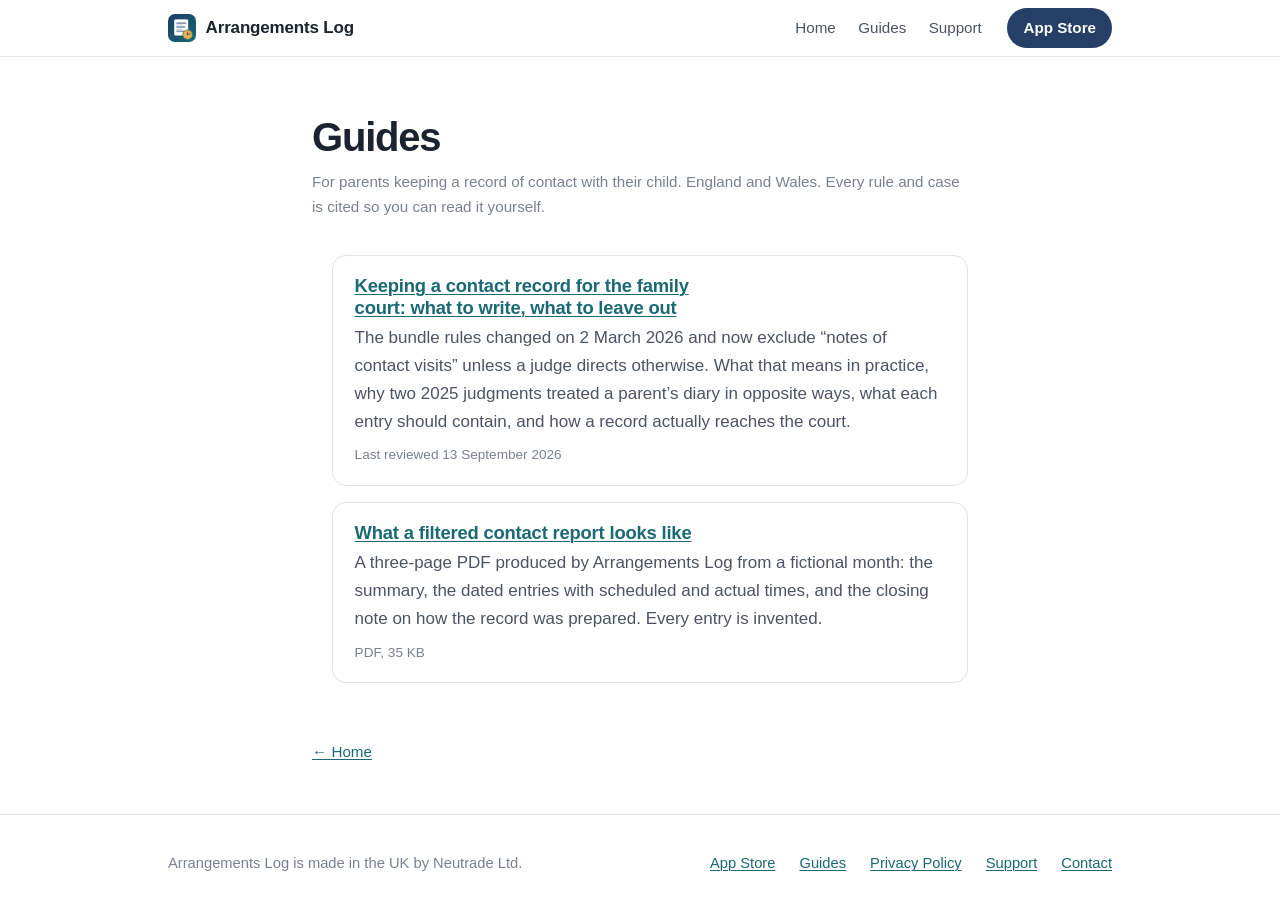
==== guides/index.html @ 5a8cb5eb "Guides: add the section and the contact-record guide A new /guides/ section, starting with the refer" ====
<!doctype html>
<html lang="en-GB">
<head>
<meta charset="utf-8">
<meta name="viewport" content="width=device-width, initial-scale=1">
<title>Guides — Arrangements Log</title>
<meta name="description" content="Plain-English guides for parents keeping a record of contact with their child in England and Wales, citing the rules and the cases so you can check them.">
<link rel="canonical" href="https://childarrangements.com/guides/">
<link rel="stylesheet" href="../style.css">
<link rel="apple-touch-icon" href="../assets/icon-180.png">
<link rel="icon" href="../assets/icon-64.png" type="image/png">
<meta property="og:type" content="website">
<meta property="og:site_name" content="Arrangements Log">
<meta property="og:title" content="Guides — Arrangements Log">
<meta property="og:description" content="Plain-English guides for parents keeping a record of contact with their child in England and Wales.">
<meta property="og:url" content="https://childarrangements.com/guides/">
<meta property="og:image" content="https://childarrangements.com/assets/icon-512.png">
<meta property="og:locale" content="en_GB">
<meta name="twitter:card" content="summary">
</head>
<body>

<a class="skip" href="#main">Skip to content</a>

<header class="site-head">
  <div class="wrap">
    <a class="brand" href="../index.html">
      <img src="../assets/icon-64.png" alt="" width="28" height="28">
      Arrangements Log
    </a>
    <nav class="site-nav" aria-label="Primary">
      <a class="hide-sm" href="../index.html">Home</a>
      <a class="hide-sm" href="index.html">Guides</a>
      <a class="hide-sm" href="../support.html">Support</a>
      <a class="btn btn-sm" href="https://apps.apple.com/gb/app/arrangements-log/id6794839974">App&nbsp;Store</a>
    </nav>
  </div>
</header>

<main id="main" class="doc">
  <h1>Guides</h1>
  <p class="sub">For parents keeping a record of contact with their child. England and Wales. Every rule and case is cited so you can read it yourself.</p>

  <ul class="guide-list">
    <li>
      <h2><a href="keeping-a-contact-record.html">Keeping a contact record for the family court: what to write, what to leave out</a></h2>
      <p>The bundle rules changed on 2 March 2026 and now exclude &ldquo;notes of contact visits&rdquo; unless a judge directs otherwise. What that means in practice, why two 2025 judgments treated a parent&rsquo;s diary in opposite ways, what each entry should contain, and how a record actually reaches the court.</p>
      <p class="when">Last reviewed 13 September 2026</p>
    </li>
    <li>
      <h2><a href="arrangements-log-sample-report.pdf">What a filtered contact report looks like</a></h2>
      <p>A three-page PDF produced by Arrangements Log from a fictional month: the summary, the dated entries with scheduled and actual times, and the closing note on how the record was prepared. Every entry is invented.</p>
      <p class="when">PDF, 35 KB</p>
    </li>
  </ul>

  <a class="back" href="../index.html">&larr; Home</a>
</main>

<footer class="site-foot">
  <div class="wrap">
    <span>Arrangements Log is made in the UK by Neutrade Ltd.</span>
    <nav aria-label="Footer">
      <a href="https://apps.apple.com/gb/app/arrangements-log/id6794839974">App Store</a>
      <a href="index.html">Guides</a>
      <a href="../privacy.html">Privacy Policy</a>
      <a href="../support.html">Support</a>
      <a href="mailto:md@neutrade.co.uk">Contact</a>
    </nav>
  </div>
</footer>

</body>
</html>
---- style.css ----
/* Arrangements Log — promotional site
   Palette taken from the app icon: navy #263f66, teal #1a6974, amber #f0ad4e.
   System fonts only, no third-party requests: the site should not leak a
   visitor's IP to anyone while the page claims the app shares nothing. */

:root {
  --ink:        #1b2330;
  --ink-soft:   #4a5464;
  --ink-faint:  #78828f;
  --bg:         #ffffff;
  --bg-soft:    #f5f6f8;
  --bg-sink:    #eceef2;
  --line:       #dfe3e9;
  --navy:       #263f66;
  --teal:       #1a6974;
  --amber:      #c07d14;
  --amber-warm: #f0ad4e;
  --link:       #1a6974;
  --shot-frame: #d7dbe2;
  /* the privacy band and trust strip take a pale teal from the icon; type
     stays dark on it */
  --band:       #dcebec;
  --band-ink:   #16343c;
  --band-soft:  #2f5560;
  --band-rule:  rgba(26,105,116,.28);
  --strip-bg:   #e9f2f3;
  --panel-lift: 0 -1px 0 var(--line), 0 -30px 60px -34px rgba(20,30,50,.45);
  --sink-veil:  20,30,50;
  --radius:     14px;
  --measure:    34rem;
  color-scheme: light dark;
}

@media (prefers-color-scheme: dark) {
  :root {
    --ink:        #eef1f5;
    --ink-soft:   #b3bcc8;
    --ink-faint:  #8b95a3;
    --bg:         #14181f;
    --bg-soft:    #1b212a;
    --bg-sink:    #212836;
    --line:       #2c3543;
    --navy:       #7f9ccd;
    --teal:       #5fc3ce;
    --amber:      #f0ad4e;
    --link:       #5fc3ce;
    --shot-frame: #2c3543;
    --band:       #14262b;
    --band-ink:   #eef1f5;
    --band-soft:  rgba(238,241,245,.78);
    --band-rule:  rgba(95,195,206,.3);
    --strip-bg:   #16232a;
    --panel-lift: 0 -1px 0 var(--line), 0 -30px 60px -30px rgba(0,0,0,.8);
    --sink-veil:  0,0,0;
  }
}

* { box-sizing: border-box; }

/* scroll-padding keeps #privacy / #faq clear of the sticky header when the
   in-page nav jumps to them */
html { -webkit-text-size-adjust: 100%; scroll-behavior: smooth; scroll-padding-top: 4.5rem; }
@media (prefers-reduced-motion: reduce) { html { scroll-behavior: auto; } }

body {
  margin: 0;
  font: 17px/1.65 -apple-system, BlinkMacSystemFont, "Segoe UI", Roboto,
        "Helvetica Neue", Arial, sans-serif;
  color: var(--ink);
  background: var(--bg);
  -webkit-font-smoothing: antialiased;
}

a { color: var(--link); text-decoration-thickness: 1px; text-underline-offset: 2px; }
a:hover { text-decoration-thickness: 2px; }

img { max-width: 100%; height: auto; display: block; }

h1, h2, h3 { line-height: 1.2; letter-spacing: -0.015em; margin: 0; }
p { margin: 0 0 1em; }
p:last-child { margin-bottom: 0; }

.wrap { max-width: 62rem; margin: 0 auto; padding: 0 1.5rem; }
.measure { max-width: var(--measure); }

/* ---------- skip link ---------- */

.skip {
  position: absolute; left: -9999px; top: 0;
  background: var(--bg); color: var(--ink);
  padding: .6rem 1rem; z-index: 10; border-radius: 0 0 8px 0;
}
.skip:focus { left: 0; }

/* ---------- header ---------- */

.site-head {
  position: sticky; top: 0; z-index: 5;
  background: color-mix(in srgb, var(--bg) 88%, transparent);
  backdrop-filter: saturate(180%) blur(14px);
  -webkit-backdrop-filter: saturate(180%) blur(14px);
  border-bottom: 1px solid var(--line);
}
.site-head .wrap {
  display: flex; align-items: center; gap: 1rem;
  min-height: 3.5rem;
}
.brand {
  display: flex; align-items: center; gap: .6rem;
  font-weight: 600; color: var(--ink); text-decoration: none;
  letter-spacing: -0.01em;
}
.brand img { width: 28px; height: 28px; border-radius: 7px; }
.site-nav { margin-left: auto; display: flex; align-items: center; gap: 1.4rem; }
.site-nav a { color: var(--ink-soft); text-decoration: none; font-size: .95rem; }
.site-nav a:hover { color: var(--ink); }
/* the nav's App Store pill is a .btn — keep its own white-on-navy, which the
   .site-nav a rule above would otherwise outrank on specificity */
.site-nav a.btn, .site-nav a.btn:hover { color: #fff; }
@media (prefers-color-scheme: dark) {
  .site-nav a.btn, .site-nav a.btn:hover { color: #0d1117; }
}
.site-nav .btn-sm { margin-left: .2rem; }
@media (max-width: 640px) {
  .site-nav a.hide-sm { display: none; }
}

/* ---------- buttons ---------- */

.btn {
  display: inline-flex; align-items: center; gap: .55rem;
  background: var(--navy); color: #fff;
  padding: .8rem 1.4rem; border-radius: 999px;
  font-weight: 600; font-size: 1.02rem; text-decoration: none;
  transition: transform .12s ease, filter .12s ease;
}
.btn:hover { filter: brightness(1.12); transform: translateY(-1px); text-decoration: none; }
.btn .arrow { font-size: 1.1em; line-height: 1; }
.btn-sm { padding: .45rem 1rem; font-size: .92rem; }
@media (prefers-color-scheme: dark) {
  .btn { background: var(--teal); color: #0d1117; }
}

/* ---------- hero ---------- */

.hero { padding: 4.5rem 0 3rem; overflow: hidden; }
.hero-grid {
  display: grid; gap: 3rem;
  grid-template-columns: minmax(0, 1.1fr) minmax(0, .9fr);
  align-items: start;
}
.hero-copy { padding-top: 1.75rem; }
.hero h1 {
  font-size: clamp(2.1rem, 5.2vw, 3.15rem);
  letter-spacing: -0.03em;
  margin-bottom: 1rem;
  text-wrap: balance;
}
.hero .lede {
  font-size: 1.16rem; color: var(--ink-soft); max-width: 32rem;
  margin-bottom: 1.8rem;
}
.cta-row { display: flex; flex-wrap: wrap; align-items: center; gap: 1rem 1.4rem; }
.cta-note { font-size: .92rem; color: var(--ink-faint); }
/* the hero's button stands alone with one line of facts under it */
.hero-cta { flex-direction: column; align-items: flex-start; gap: .9rem; }
.facts {
  display: flex; flex-wrap: wrap; align-items: center; gap: .3rem .6rem;
  font-size: .92rem; line-height: 1.5; color: var(--ink-faint);
}
.facts b { color: var(--ink-soft); font-weight: 600; }
/* the screenshot is the proof of the product: bigger, and it runs off the
   bottom of the hero so the trust strip lays over it */
.hero-shot { justify-self: center; max-width: 360px; width: 100%; margin-bottom: -11rem; will-change: transform; }
@media (max-width: 800px) {
  .hero { padding: 2.75rem 0 2.5rem; }
  .hero-grid { grid-template-columns: 1fr; gap: 2.25rem; }
  .hero-copy { padding-top: 0; }
  /* the deep bleed under the strip only works with the height a desktop
     hero has to spare; on a phone screen it hid the app, so it only
     peeks out here, just enough for the stacking shadow to register */
  .hero-shot { max-width: 280px; margin-bottom: -2rem; }
}
/* on phones the hero reads better centred, button and note included */
@media (max-width: 640px) {
  .hero-copy { text-align: center; }
  .hero .lede { margin-left: auto; margin-right: auto; }
  .cta-row { justify-content: center; text-align: center; }
  .cta-note { width: 100%; }
  .hero-cta { align-items: center; }
  .facts { justify-content: center; }
}

/* phone frame */
.phone {
  border-radius: 30px;
  border: 1px solid var(--shot-frame);
  overflow: hidden;
  box-shadow: 0 1px 2px rgba(20,30,50,.06), 0 18px 44px -14px rgba(20,30,50,.28);
  background: var(--bg-soft);
}
@media (prefers-color-scheme: dark) {
  .phone { box-shadow: 0 18px 44px -18px rgba(0,0,0,.7); }
}
.phone.sm { border-radius: 22px; }

/* ---------- trust strip ---------- */

.strip {
  background: var(--strip-bg);
  padding: 1.15rem 0;
}
.strip ul {
  list-style: none; margin: 0; padding: 0;
  display: flex; flex-wrap: wrap; justify-content: center;
  gap: .5rem 2rem;
  font-size: .93rem; color: var(--ink-soft);
}
.strip li { display: flex; align-items: center; gap: .5rem; }
.strip svg { flex: none; color: var(--teal); }

/* ---------- generic section ---------- */

section { padding: 4.5rem 0; }
@media (max-width: 800px) { section { padding: 3.25rem 0; } }

.eyebrow {
  font-size: .8rem; font-weight: 650; letter-spacing: .09em;
  text-transform: uppercase; color: var(--teal); margin: 0 0 .7rem;
}
h2 { font-size: clamp(1.55rem, 3.4vw, 2.05rem); margin-bottom: .85rem; text-wrap: balance; }
h3 { font-size: 1.06rem; margin-bottom: .3rem; }
.section-intro { color: var(--ink-soft); font-size: 1.06rem; }

/* the four feature blocks scroll past one pinned phone, whose screen
   follows whichever block is being read */
.section-lead { margin-bottom: 2.5rem; }
.stage-wrap { display: grid; grid-template-columns: minmax(0, 1fr) 290px; gap: 4rem; align-items: start; }
.rail { min-width: 0; }
.step { min-height: 78vh; display: flex; flex-direction: column; justify-content: center; padding: 2rem 0; }
.step:first-child { padding-top: 0; min-height: 70vh; }
.stage { position: sticky; top: 5.5rem; }
.screens {
  position: relative; aspect-ratio: 660 / 1434; border-radius: 30px; overflow: hidden;
  border: 1px solid var(--shot-frame); background: var(--bg-soft);
  box-shadow: 0 1px 2px rgba(20,30,50,.06), 0 18px 44px -14px rgba(20,30,50,.28);
}
.screens img { position: absolute; inset: 0; width: 100%; height: 100%; object-fit: cover; }
/* without JavaScript every screen stays visible (stacked, first on top);
   with it, only the active one shows */
html.js .screens img { opacity: 0; transition: opacity .5s ease; }
html.js .screens img.is-on { opacity: 1; }
@media (prefers-reduced-motion: reduce) { html.js .screens img { transition: none; } }
.stage-caption { margin-top: .85rem; text-align: center; font-size: .88rem; color: var(--ink-faint); }
.stage-caption b { color: var(--ink-soft); font-weight: 600; }
.stage-dots { display: flex; justify-content: center; gap: .4rem; margin-top: .7rem; }
.stage-dots i { width: 6px; height: 6px; border-radius: 50%; background: var(--line); transition: background .3s ease; }
.stage-dots i.is-on { background: var(--teal); }
/* on mobile there is no room for a phone that pins beside the text, so
   each step gets its own small screenshot instead of one shared image */
.step-shot { display: none; }
@media (max-width: 800px) {
  .section-lead { margin-bottom: 1.5rem; }
  .stage-wrap { grid-template-columns: 1fr; gap: 1.5rem; }
  .stage { display: none; }
  /* a zoomed-in crop of the screen's top, not the full screenshot shrunk
     down — legible at phone width, faded out at the bottom instead of a
     hard cut since it isn't the whole screen */
  .step-shot {
    display: block; width: 78%; max-width: 260px; margin: 0 auto 1.1rem;
    aspect-ratio: 660 / 950; border-radius: 20px 20px 0 0; overflow: hidden;
    border: 1px solid var(--shot-frame); border-bottom: none;
    background: var(--bg-soft);
    box-shadow: 0 1px 2px rgba(20,30,50,.06), 0 12px 28px -12px rgba(20,30,50,.28);
    -webkit-mask-image: linear-gradient(to bottom, #000 82%, transparent 100%);
    mask-image: linear-gradient(to bottom, #000 82%, transparent 100%);
  }
  .step-shot img { width: 100%; height: 100%; object-fit: cover; object-position: top; display: block; }
  .step { min-height: auto; padding: 1.75rem 0; }
  .step:first-child { min-height: auto; }
}

/* tick list */
.ticks { list-style: none; margin: 1.2rem 0 0; padding: 0; }
.ticks li {
  position: relative; padding-left: 1.6rem; margin-bottom: .55rem;
  color: var(--ink-soft);
}
.ticks li::before {
  content: ""; position: absolute; left: 0; top: .62em;
  width: .5rem; height: .5rem; border-radius: 50%;
  background: var(--teal);
}
.ticks strong { color: var(--ink); font-weight: 600; }

/* real strings the app produces, set as typography: label, sentence, rule */
.finding-label {
  font-size: .8rem; font-weight: 650; letter-spacing: .09em; text-transform: uppercase;
  color: var(--amber); margin: 1.4rem 0 .6rem;
}
.finding {
  font-size: 1.15rem; line-height: 1.45; letter-spacing: -.01em; color: var(--ink);
  margin: 0 0 .8rem; text-wrap: pretty;
}
.finding-foot {
  border-top: 1px solid var(--line); padding-top: .6rem; margin: 0 0 1.2rem;
  font-size: .85rem; color: var(--ink-faint);
}

/* ---------- privacy band ---------- */

.band { background: var(--band); color: var(--band-ink); }
.band h2 { color: var(--band-ink); }
.band .eyebrow { color: var(--teal); }
.band .section-intro { color: var(--band-soft); }
.band a { color: var(--band-ink); }
/* four hairline entries in two rows — two columns always, so no card is
   ever left alone on a row */
.privacy-grid {
  display: grid; gap: 1.75rem 3rem; margin-top: 2.5rem;
  grid-template-columns: repeat(2, minmax(0, 1fr));
}
.privacy-card { border-top: 1px solid var(--band-rule); padding-top: 1rem; }
.privacy-card h3 { font-size: 1.08rem; margin-bottom: .4rem; }
.privacy-card p { font-size: .95rem; color: var(--band-soft); }
.band-foot { margin-top: 1.75rem; font-size: .95rem; color: var(--band-soft); max-width: 44rem; }
@media (max-width: 640px) { .privacy-grid { grid-template-columns: 1fr; gap: 1.5rem; } }

/* ---------- themes + iPad ---------- */

.themes {
  display: grid; gap: 1.5rem; margin-top: 2.25rem;
  grid-template-columns: repeat(4, minmax(0, 1fr));
}
.themes { align-items: start; }
.themes figure { margin: 0; will-change: transform; }
.themes figcaption {
  margin-top: .65rem; font-size: .88rem; color: var(--ink-faint); text-align: center;
}
@media (max-width: 700px) {
  .themes { grid-template-columns: repeat(2, minmax(0, 1fr)); gap: 1.25rem; }
}

.ipad {
  display: grid; gap: 2.5rem; align-items: center; margin-top: 4rem;
  grid-template-columns: minmax(0, .9fr) minmax(0, 1.1fr);
}
.ipad .frame {
  border-radius: 18px; border: 1px solid var(--shot-frame); overflow: hidden;
  box-shadow: 0 1px 2px rgba(20,30,50,.06), 0 18px 44px -16px rgba(20,30,50,.26);
}
@media (max-width: 800px) { .ipad { grid-template-columns: 1fr; gap: 1.75rem; } }

/* ---------- pricing ---------- */

.plans {
  display: grid; gap: 1.25rem; margin-top: 2rem;
  grid-template-columns: repeat(auto-fit, minmax(17rem, 1fr));
}
.plan {
  border: 1px solid var(--line); border-radius: var(--radius);
  background: var(--bg); padding: 1.5rem 1.6rem;
}
.plan.featured { border-color: var(--amber-warm); border-width: 2px; padding: calc(1.5rem - 1px) calc(1.6rem - 1px); }
.plan h3 { font-size: .82rem; font-weight: 650; letter-spacing: .08em; text-transform: uppercase; color: var(--ink-faint); margin-bottom: .9rem; }
.plan-price { margin-bottom: .3rem; display: flex; align-items: baseline; gap: .5rem; flex-wrap: wrap; }
.plan-price .amount { font-size: 2.3rem; font-weight: 650; letter-spacing: -0.03em; }
.plan-price .per { color: var(--ink-faint); font-size: .95rem; }
.plan-trial { font-size: .93rem; font-weight: 600; color: var(--amber); margin-bottom: .8rem; }
.plan-body { font-size: .95rem; color: var(--ink-soft); }
.plan-shared { margin-top: 2rem; }
.pricing { background: var(--bg-soft); }

/* ---------- disclaimer, set as typography under the plans ---------- */

.note { border-top: 1px solid var(--line); padding-top: 1.1rem; margin-top: 2.75rem; max-width: 44rem; }
.note h2 { font-size: 1.02rem; font-weight: 600; margin-bottom: .35rem; }
.note p { font-size: .97rem; color: var(--ink-soft); }

/* ---------- FAQ ---------- */

.faq { max-width: 46rem; margin-top: 1.75rem; }
.faq details {
  border-bottom: 1px solid var(--line);
  padding: .35rem 0;
}
.faq summary {
  cursor: pointer; list-style: none;
  padding: .85rem 2rem .85rem 0; position: relative;
  font-weight: 550; color: var(--ink);
}
.faq summary::-webkit-details-marker { display: none; }
.faq summary::after {
  content: "+"; position: absolute; right: .25rem; top: .75rem;
  font-size: 1.35rem; font-weight: 400; color: var(--ink-faint); line-height: 1;
}
.faq details[open] summary::after { content: "\2212"; }
.faq summary:focus-visible { outline: 2px solid var(--teal); outline-offset: 2px; border-radius: 4px; }
.faq .answer { padding: 0 1.5rem 1.1rem 0; color: var(--ink-soft); font-size: .98rem; }

/* ---------- closing CTA ---------- */

.closing { text-align: center; padding: 5rem 0 5.5rem; background: var(--bg-soft); }
.closing img { width: 76px; height: 76px; border-radius: 18px; margin: 0 auto 1.25rem; }
.closing h2 { margin-bottom: .75rem; }
.closing .lede { color: var(--ink-soft); max-width: 32rem; margin: 0 auto 1.75rem; }
.closing .cta-row { justify-content: center; }
.closing .cta-note { display: block; width: 100%; }

/* ---------- footer ---------- */

.site-foot {
  border-top: 1px solid var(--line);
  padding: 2.25rem 0 3rem;
  font-size: .92rem; color: var(--ink-faint);
}
.site-foot .wrap { display: flex; flex-wrap: wrap; gap: .75rem 1.75rem; align-items: center; }
.site-foot nav { display: flex; flex-wrap: wrap; gap: .75rem 1.5rem; margin-left: auto; }
@media (max-width: 640px) { .site-foot nav { margin-left: 0; } }

/* ---------- layers ----------
   Every band of the home page is a .panel. With JavaScript each one pins in
   place (the script sets where) and the next slides up over it with a rounded
   top edge, a shadow cast upward, and a veil that deepens as it is covered.
   Without JavaScript the panels simply overlap by 2rem. */

.panel { position: relative; }
:where(.panel) { background: var(--bg); }
.panel > .wrap { position: relative; z-index: 1; }
html.js .panel { position: sticky; top: 0; }
.panel + .panel {
  margin-top: -2rem;
  border-radius: 26px 26px 0 0;
  box-shadow: var(--panel-lift);
}
.panel::after {
  content: ""; position: absolute; inset: 0; z-index: 2; pointer-events: none;
  border-radius: inherit;
  background: rgb(var(--sink-veil));
  opacity: calc(var(--sink, 0) * .30);
}
.panel > .wrap { transform: translate3d(0, calc(var(--sink, 0) * 26px), 0); }
@media (prefers-reduced-motion: reduce) {
  .panel > .wrap { transform: none; }
  .panel::after { opacity: calc(var(--sink, 0) * .18); }
}

:focus-visible { outline: 2px solid var(--teal); outline-offset: 3px; border-radius: 4px; }

/* ---------- document pages (privacy, support) ---------- */

.doc { max-width: 44rem; margin: 0 auto; padding: 3.5rem 1.5rem 3rem; }
.doc h1 { font-size: clamp(2rem, 4.5vw, 2.5rem); letter-spacing: -0.03em; }
.doc .sub { color: var(--ink-faint); margin: .5rem 0 2.25rem; font-size: .95rem; }
.doc h2 { font-size: 1.1rem; margin: 2.25rem 0 .5rem; }
.doc p { color: var(--ink-soft); }
.doc .card {
  background: var(--bg-soft); border: 1px solid var(--line);
  border-radius: var(--radius); padding: 1.15rem 1.35rem; margin: 0 0 2rem;
}
.doc .card p { color: var(--ink); margin: 0; }
.doc .back { display: inline-block; margin-top: 2.5rem; font-size: .95rem; }

/* ---- Guides: long-form reference pages built on .doc ---- */
.doc .meta { color: var(--ink-faint); font-size: .9rem; margin: .25rem 0 2rem; }
.doc h2 { font-size: 1.35rem; margin: 2.75rem 0 .75rem; letter-spacing: -0.01em; }
.doc h3 { font-size: 1.05rem; margin: 1.75rem 0 .4rem; }
.doc ul, .doc ol { color: var(--ink-soft); padding-left: 1.25rem; margin: 0 0 1rem; }
.doc li { margin: 0 0 .45rem; }
.doc li::marker { color: var(--ink-faint); }
.doc .answer { border-left: 3px solid var(--teal); padding: .1rem 0 .1rem 1.1rem; margin: 0 0 2rem; }
.doc .answer p { color: var(--ink); }
.doc blockquote { margin: 1rem 0 1.25rem; padding: .85rem 1.15rem; background: var(--bg-soft);
  border: 1px solid var(--line); border-radius: var(--radius); color: var(--ink); font-size: .97rem; }
.doc blockquote p { color: var(--ink); margin: 0 0 .4rem; }
.doc blockquote cite { display: block; font-style: normal; font-size: .85rem; color: var(--ink-faint); margin-top: .35rem; }
.doc .note { background: var(--band); color: var(--band-ink); border-radius: var(--radius); padding: 1.15rem 1.35rem; margin: 1.5rem 0 2rem; }
.doc .note p, .doc .note li { color: var(--band-ink); }
.doc .note a { color: var(--band-ink); text-decoration: underline; }
.doc .note .eyebrow { color: var(--band-soft); margin-bottom: .35rem; }
.doc .sources { font-size: .9rem; }
.doc .sources li { margin-bottom: .6rem; }
.doc .toc { background: var(--bg-soft); border: 1px solid var(--line); border-radius: var(--radius);
  padding: 1rem 1.25rem; margin: 0 0 2.25rem; }
.doc .toc ol { margin: 0; }
.doc .toc a { text-decoration: none; }
.doc .toc a:hover { text-decoration: underline; }
.doc .disclaimer { border-top: 1px solid var(--line); padding-top: 1.25rem; margin-top: 3rem; font-size: .9rem; color: var(--ink-faint); }
.doc .disclaimer p { color: var(--ink-faint); }
.guide-list { list-style: none; padding: 0; margin: 0; }
.guide-list li { border: 1px solid var(--line); border-radius: var(--radius); padding: 1.15rem 1.35rem; margin: 0 0 1rem; }
.guide-list h2 { margin: 0 0 .35rem; font-size: 1.15rem; }
.guide-list p { margin: 0; }
.guide-list .when { color: var(--ink-faint); font-size: .85rem; margin-top: .5rem; }
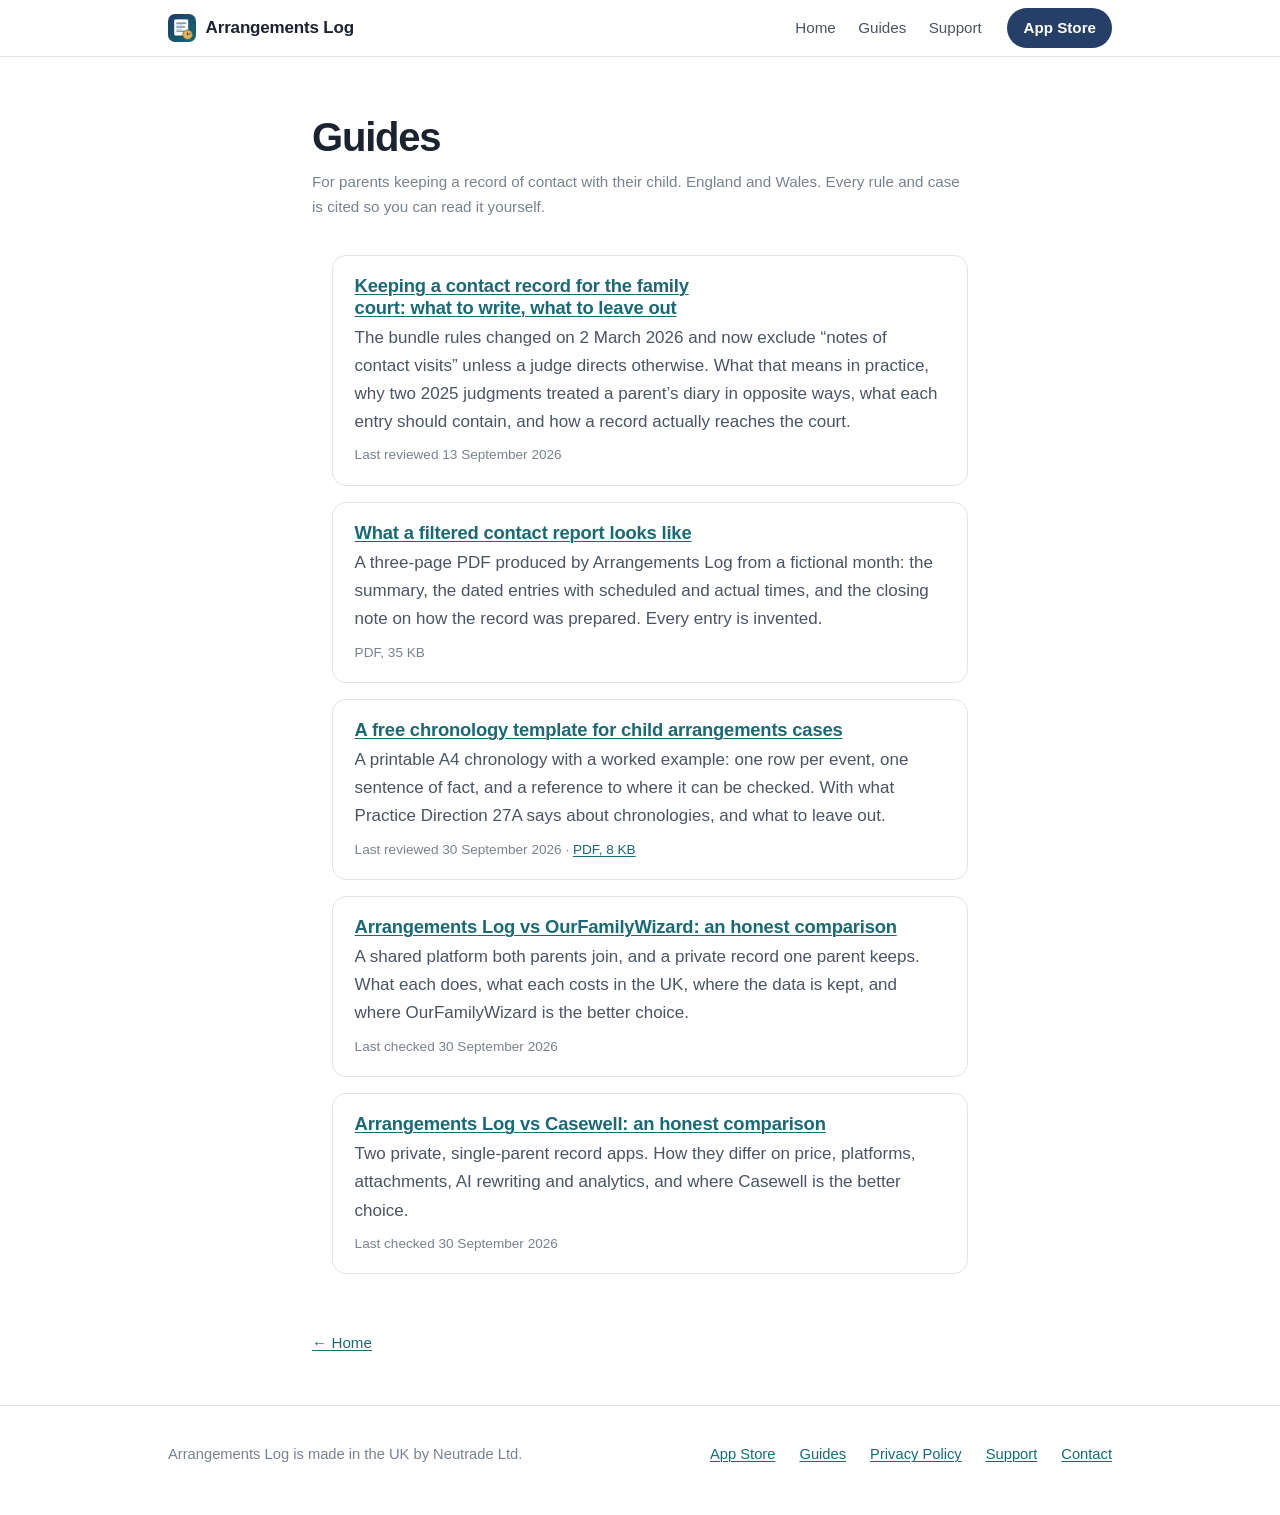
==== commit 49ad6c5e: "Guides: chronology template + two honest comparison pages - guides/chronology-template.html + chrono" ====
--- a/guides/index.html
+++ b/guides/index.html
@@ -52,6 +52,21 @@
       <p>A three-page PDF produced by Arrangements Log from a fictional month: the summary, the dated entries with scheduled and actual times, and the closing note on how the record was prepared. Every entry is invented.</p>
       <p class="when">PDF, 35 KB</p>
     </li>
+    <li>
+      <h2><a href="chronology-template.html">A free chronology template for child arrangements cases</a></h2>
+      <p>A printable A4 chronology with a worked example: one row per event, one sentence of fact, and a reference to where it can be checked. With what Practice Direction 27A says about chronologies, and what to leave out.</p>
+      <p class="when">Last reviewed 30 September 2026 &middot; <a href="chronology-template.pdf" download>PDF, 8 KB</a></p>
+    </li>
+    <li>
+      <h2><a href="arrangements-log-vs-ourfamilywizard.html">Arrangements Log vs OurFamilyWizard: an honest comparison</a></h2>
+      <p>A shared platform both parents join, and a private record one parent keeps. What each does, what each costs in the UK, where the data is kept, and where OurFamilyWizard is the better choice.</p>
+      <p class="when">Last checked 30 September 2026</p>
+    </li>
+    <li>
+      <h2><a href="arrangements-log-vs-casewell.html">Arrangements Log vs Casewell: an honest comparison</a></h2>
+      <p>Two private, single-parent record apps. How they differ on price, platforms, attachments, AI rewriting and analytics, and where Casewell is the better choice.</p>
+      <p class="when">Last checked 30 September 2026</p>
+    </li>
   </ul>
 
   <a class="back" href="../index.html">&larr; Home</a>
--- a/style.css
+++ b/style.css
@@ -492,3 +492,20 @@
 .guide-list h2 { margin: 0 0 .35rem; font-size: 1.15rem; }
 .guide-list p { margin: 0; }
 .guide-list .when { color: var(--ink-faint); font-size: .85rem; margin-top: .5rem; }
+/* ---- Guides: tables (comparisons, worked examples). The wrapper scrolls
+   sideways on a phone so the page itself never does. ---- */
+.doc .table-wrap { overflow-x: auto; -webkit-overflow-scrolling: touch; margin: 1rem 0 1.75rem;
+  border: 1px solid var(--line); border-radius: var(--radius); }
+.doc table { border-collapse: collapse; width: 100%; font-size: .92rem; line-height: 1.45; }
+.doc th, .doc td { text-align: left; vertical-align: top; padding: .65rem .8rem; border-bottom: 1px solid var(--line); color: var(--ink-soft); }
+.doc thead th { background: var(--bg-soft); color: var(--ink); font-weight: 600; }
+.doc tbody th { color: var(--ink); font-weight: 600; }
+.doc tbody tr:last-child th, .doc tbody tr:last-child td { border-bottom: 0; }
+.doc table.wide { min-width: 36rem; }
+@media (max-width: 480px) {
+  .doc table { font-size: .86rem; }
+  .doc th, .doc td { padding: .55rem .5rem; }
+}
+.doc .table-note { font-size: .88rem; color: var(--ink-faint); margin-top: -1rem; }
+.doc .download { display: flex; flex-wrap: wrap; align-items: center; gap: .6rem 1rem; margin: 0 0 2rem; }
+.doc .download .when { color: var(--ink-faint); font-size: .9rem; }
